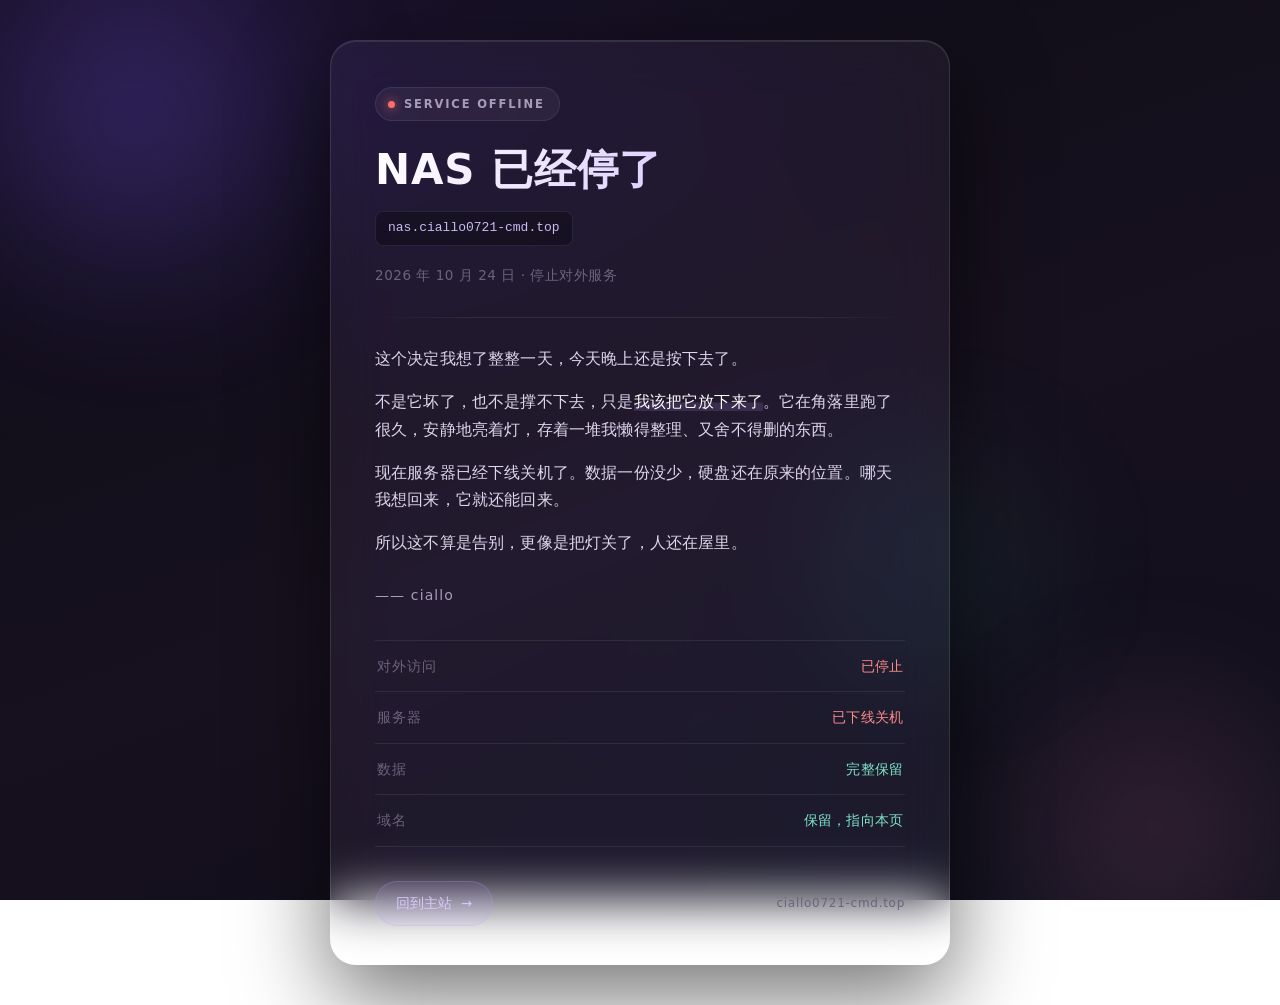
==== index.html @ 37eaf2dd "停服公告页: nas.ciallo0721-cmd.top 停止服务" ====
<!DOCTYPE html>
<html lang="zh-CN">
<head>
<meta charset="UTF-8">
<meta name="viewport" content="width=device-width, initial-scale=1.0">
<title>NAS 停服公告 · ciallo0721-cmd</title>
<meta name="description" content="nas.ciallo0721-cmd.top 已停止服务。数据完整保留，服务器已下线。">
<meta name="theme-color" content="#0d0b14">
<meta property="og:title" content="NAS 停服公告">
<meta property="og:description" content="nas.ciallo0721-cmd.top 已停止服务。灯关了，人还在屋里。">
<meta property="og:type" content="website">
<link rel="icon" href="data:image/svg+xml,<svg xmlns='http://www.w3.org/2000/svg' viewBox='0 0 100 100'><text y='.9em' font-size='90'>🌙</text></svg>">
<style>
  *, *::before, *::after { margin: 0; padding: 0; box-sizing: border-box; }

  :root {
    --bg-1: #0d0b14;
    --bg-2: #17111f;
    --ink: #f3effa;
    --ink-soft: #a89db9;
    --ink-faint: #6d637c;
    --line: rgba(255, 255, 255, 0.08);
    --glass: rgba(255, 255, 255, 0.045);
    --glass-edge: rgba(255, 255, 255, 0.11);
    --accent: #b39cff;
  }

  html { -webkit-text-size-adjust: 100%; }

  body {
    min-height: 100vh;
    min-height: 100dvh;
    display: flex;
    align-items: center;
    justify-content: center;
    padding: 40px 20px;
    background: radial-gradient(120% 90% at 12% 0%, #1c1330 0%, transparent 55%),
                radial-gradient(110% 80% at 88% 100%, #12131f 0%, transparent 60%),
                linear-gradient(160deg, var(--bg-1) 0%, var(--bg-2) 55%, #100c19 100%);
    background-attachment: fixed;
    color: var(--ink);
    font-family: -apple-system, BlinkMacSystemFont, "PingFang SC", "Hiragino Sans GB",
                 "Microsoft YaHei", "Segoe UI", system-ui, sans-serif;
    font-size: 16px;
    line-height: 1.75;
    letter-spacing: 0.01em;
    overflow-x: hidden;
    -webkit-font-smoothing: antialiased;
  }

  /* 背景光球 */
  .orbs { position: fixed; inset: 0; overflow: hidden; pointer-events: none; z-index: 0; }

  .orb {
    position: absolute;
    border-radius: 50%;
    filter: blur(72px);
    opacity: 0.5;
    will-change: transform;
  }

  .orb-1 {
    width: 46vmin; height: 46vmin;
    top: -10vmin; left: -8vmin;
    background: radial-gradient(circle, rgba(124, 92, 255, 0.68), transparent 68%);
    animation: drift-a 24s ease-in-out infinite;
  }

  .orb-2 {
    width: 40vmin; height: 40vmin;
    bottom: -12vmin; right: -6vmin;
    background: radial-gradient(circle, rgba(255, 122, 184, 0.42), transparent 68%);
    animation: drift-b 29s ease-in-out infinite;
  }

  .orb-3 {
    width: 32vmin; height: 32vmin;
    top: 46%; left: 62%;
    background: radial-gradient(circle, rgba(79, 209, 197, 0.30), transparent 68%);
    animation: drift-c 33s ease-in-out infinite;
  }

  @keyframes drift-a {
    0%, 100% { transform: translate3d(0, 0, 0) scale(1); }
    50%      { transform: translate3d(6vmin, 5vmin, 0) scale(1.12); }
  }
  @keyframes drift-b {
    0%, 100% { transform: translate3d(0, 0, 0) scale(1); }
    50%      { transform: translate3d(-7vmin, -4vmin, 0) scale(1.08); }
  }
  @keyframes drift-c {
    0%, 100% { transform: translate3d(0, 0, 0) scale(1); opacity: 0.28; }
    50%      { transform: translate3d(-5vmin, 6vmin, 0) scale(1.15); opacity: 0.45; }
  }

  /* 悬浮微粒 */
  .dust { position: fixed; inset: 0; pointer-events: none; z-index: 1; overflow: hidden; }

  .dust i {
    position: absolute;
    bottom: -10px;
    width: 2px; height: 2px;
    border-radius: 50%;
    background: rgba(200, 185, 255, 0.85);
    box-shadow: 0 0 6px rgba(179, 156, 255, 0.7);
    animation: rise linear infinite;
  }

  @keyframes rise {
    0%   { transform: translateY(0) translateX(0); opacity: 0; }
    12%  { opacity: var(--o, 0.5); }
    88%  { opacity: var(--o, 0.5); }
    100% { transform: translateY(-108vh) translateX(var(--dx, 18px)); opacity: 0; }
  }

  /* 卡片 */
  .card {
    position: relative;
    z-index: 2;
    width: 100%;
    max-width: 620px;
    padding: 46px 44px 38px;
    border-radius: 26px;
    background: var(--glass);
    border: 1px solid var(--glass-edge);
    backdrop-filter: blur(26px) saturate(150%);
    -webkit-backdrop-filter: blur(26px) saturate(150%);
    box-shadow: 0 32px 90px rgba(0, 0, 0, 0.55),
                inset 0 1px 0 rgba(255, 255, 255, 0.10);
    animation: enter 1s cubic-bezier(0.22, 1, 0.36, 1) both;
  }

  @keyframes enter {
    from { opacity: 0; transform: translateY(26px) scale(0.985); }
    to   { opacity: 1; transform: translateY(0) scale(1); }
  }

  .badge {
    display: inline-flex;
    align-items: center;
    gap: 9px;
    padding: 6px 14px 6px 12px;
    border-radius: 999px;
    background: rgba(255, 255, 255, 0.05);
    border: 1px solid var(--line);
    font-size: 11.5px;
    font-weight: 600;
    letter-spacing: 0.16em;
    color: var(--ink-soft);
    text-transform: uppercase;
  }

  .dot {
    width: 7px; height: 7px;
    border-radius: 50%;
    background: #ff6b6b;
    box-shadow: 0 0 10px rgba(255, 107, 107, 0.85);
    animation: blink 2.6s ease-in-out infinite;
  }

  @keyframes blink {
    0%, 100% { opacity: 1; }
    50%      { opacity: 0.28; }
  }

  h1 {
    margin-top: 22px;
    font-size: clamp(30px, 6.2vw, 42px);
    font-weight: 700;
    line-height: 1.28;
    letter-spacing: 0.02em;
    background: linear-gradient(115deg, #ffffff 0%, #e4d9ff 46%, #b9a3ff 100%);
    -webkit-background-clip: text;
    background-clip: text;
    -webkit-text-fill-color: transparent;
    color: var(--accent);
  }

  .host {
    display: inline-block;
    margin-top: 14px;
    padding: 5px 12px;
    border-radius: 8px;
    background: rgba(0, 0, 0, 0.28);
    border: 1px solid var(--line);
    font-family: ui-monospace, SFMono-Regular, Menlo, Consolas, monospace;
    font-size: 13px;
    color: #c9bcf0;
    letter-spacing: 0;
  }

  .when {
    margin-top: 18px;
    font-size: 13.5px;
    color: var(--ink-faint);
    letter-spacing: 0.04em;
  }

  .rule {
    height: 1px;
    margin: 30px 0 28px;
    background: linear-gradient(90deg, transparent, var(--line) 18%, var(--line) 82%, transparent);
  }

  .body-text p {
    font-size: 15.5px;
    color: #ded6ec;
    margin-bottom: 16px;
  }

  .body-text p:last-child { margin-bottom: 0; }

  .body-text em {
    font-style: normal;
    color: #fff;
    box-shadow: inset 0 -0.55em 0 rgba(179, 156, 255, 0.16);
  }

  .sign {
    margin-top: 26px;
    font-size: 14px;
    color: var(--ink-soft);
    letter-spacing: 0.08em;
  }

  /* 状态清单 */
  .status {
    margin-top: 32px;
    border-top: 1px solid var(--line);
  }

  .row {
    display: flex;
    align-items: center;
    justify-content: space-between;
    gap: 16px;
    padding: 13px 2px;
    border-bottom: 1px solid var(--line);
    font-size: 14px;
  }

  .row dt { color: var(--ink-faint); letter-spacing: 0.06em; flex-shrink: 0; }
  .row dd { color: #ddd4ee; font-weight: 500; text-align: right; }
  .row dd.off { color: #ff8a8a; }
  .row dd.keep { color: #7fe3c8; }

  /* 底部 */
  .foot {
    margin-top: 34px;
    display: flex;
    align-items: center;
    justify-content: space-between;
    gap: 14px;
    flex-wrap: wrap;
  }

  .back {
    display: inline-flex;
    align-items: center;
    gap: 8px;
    padding: 10px 20px;
    border-radius: 999px;
    background: rgba(179, 156, 255, 0.11);
    border: 1px solid rgba(179, 156, 255, 0.24);
    color: #d7c9ff;
    font-size: 13.5px;
    font-weight: 500;
    text-decoration: none;
    transition: transform 0.3s cubic-bezier(0.22, 1, 0.36, 1),
                background 0.3s ease, border-color 0.3s ease;
  }

  .back:hover, .back:focus-visible {
    background: rgba(179, 156, 255, 0.2);
    border-color: rgba(179, 156, 255, 0.44);
    transform: translateY(-2px);
    outline: none;
  }

  .back span { transition: transform 0.3s ease; }
  .back:hover span { transform: translateX(3px); }

  .copy { font-size: 12px; color: var(--ink-faint); letter-spacing: 0.06em; }

  @media (max-width: 560px) {
    body { padding: 24px 14px; }
    .card { padding: 34px 24px 28px; border-radius: 22px; }
    .body-text p { font-size: 15px; }
    .row { font-size: 13.5px; }
    .foot { flex-direction: column; align-items: flex-start; }
    .copy { order: 2; }
  }

  @media (prefers-reduced-motion: reduce) {
    .orb, .dot, .dust i { animation: none !important; }
    .card { animation: none; }
  }

  ::selection { background: rgba(179, 156, 255, 0.32); color: #fff; }
</style>
</head>
<body>

<div class="orbs" aria-hidden="true">
  <div class="orb orb-1"></div>
  <div class="orb orb-2"></div>
  <div class="orb orb-3"></div>
</div>
<div class="dust" id="dust" aria-hidden="true"></div>

<main class="card">
  <div class="badge"><span class="dot"></span>Service Offline</div>

  <h1>NAS 已经停了</h1>
  <div class="host">nas.ciallo0721-cmd.top</div>
  <div class="when">2026 年 10 月 24 日 · 停止对外服务</div>

  <div class="rule"></div>

  <div class="body-text">
    <p>这个决定我想了整整一天，今天晚上还是按下去了。</p>
    <p>不是它坏了，也不是撑不下去，只是<em>我该把它放下来了</em>。它在角落里跑了很久，安静地亮着灯，存着一堆我懒得整理、又舍不得删的东西。</p>
    <p>现在服务器已经下线关机了。数据一份没少，硬盘还在原来的位置。哪天我想回来，它就还能回来。</p>
    <p>所以这不算是告别，更像是把灯关了，人还在屋里。</p>
  </div>

  <div class="sign">—— ciallo</div>

  <dl class="status">
    <div class="row"><dt>对外访问</dt><dd class="off">已停止</dd></div>
    <div class="row"><dt>服务器</dt><dd class="off">已下线关机</dd></div>
    <div class="row"><dt>数据</dt><dd class="keep">完整保留</dd></div>
    <div class="row"><dt>域名</dt><dd class="keep">保留，指向本页</dd></div>
  </dl>

  <div class="foot">
    <a class="back" href="https://ciallo0721-cmd.top">回到主站 <span>→</span></a>
    <div class="copy">ciallo0721-cmd.top</div>
  </div>
</main>

<script>
  (function () {
    var box = document.getElementById('dust');
    if (!box) return;
    if (window.matchMedia('(prefers-reduced-motion: reduce)').matches) return;

    var count = window.innerWidth < 640 ? 16 : 30;
    var frag = document.createDocumentFragment();

    for (var i = 0; i < count; i++) {
      var p = document.createElement('i');
      var size = (Math.random() * 1.8 + 1).toFixed(1);
      p.style.left = (Math.random() * 100).toFixed(2) + '%';
      p.style.width = size + 'px';
      p.style.height = size + 'px';
      p.style.setProperty('--o', (Math.random() * 0.45 + 0.15).toFixed(2));
      p.style.setProperty('--dx', (Math.random() * 60 - 30).toFixed(0) + 'px');
      p.style.animationDuration = (Math.random() * 22 + 18).toFixed(1) + 's';
      p.style.animationDelay = (-Math.random() * 30).toFixed(1) + 's';
      frag.appendChild(p);
    }

    box.appendChild(frag);
  })();
</script>

</body>
</html>
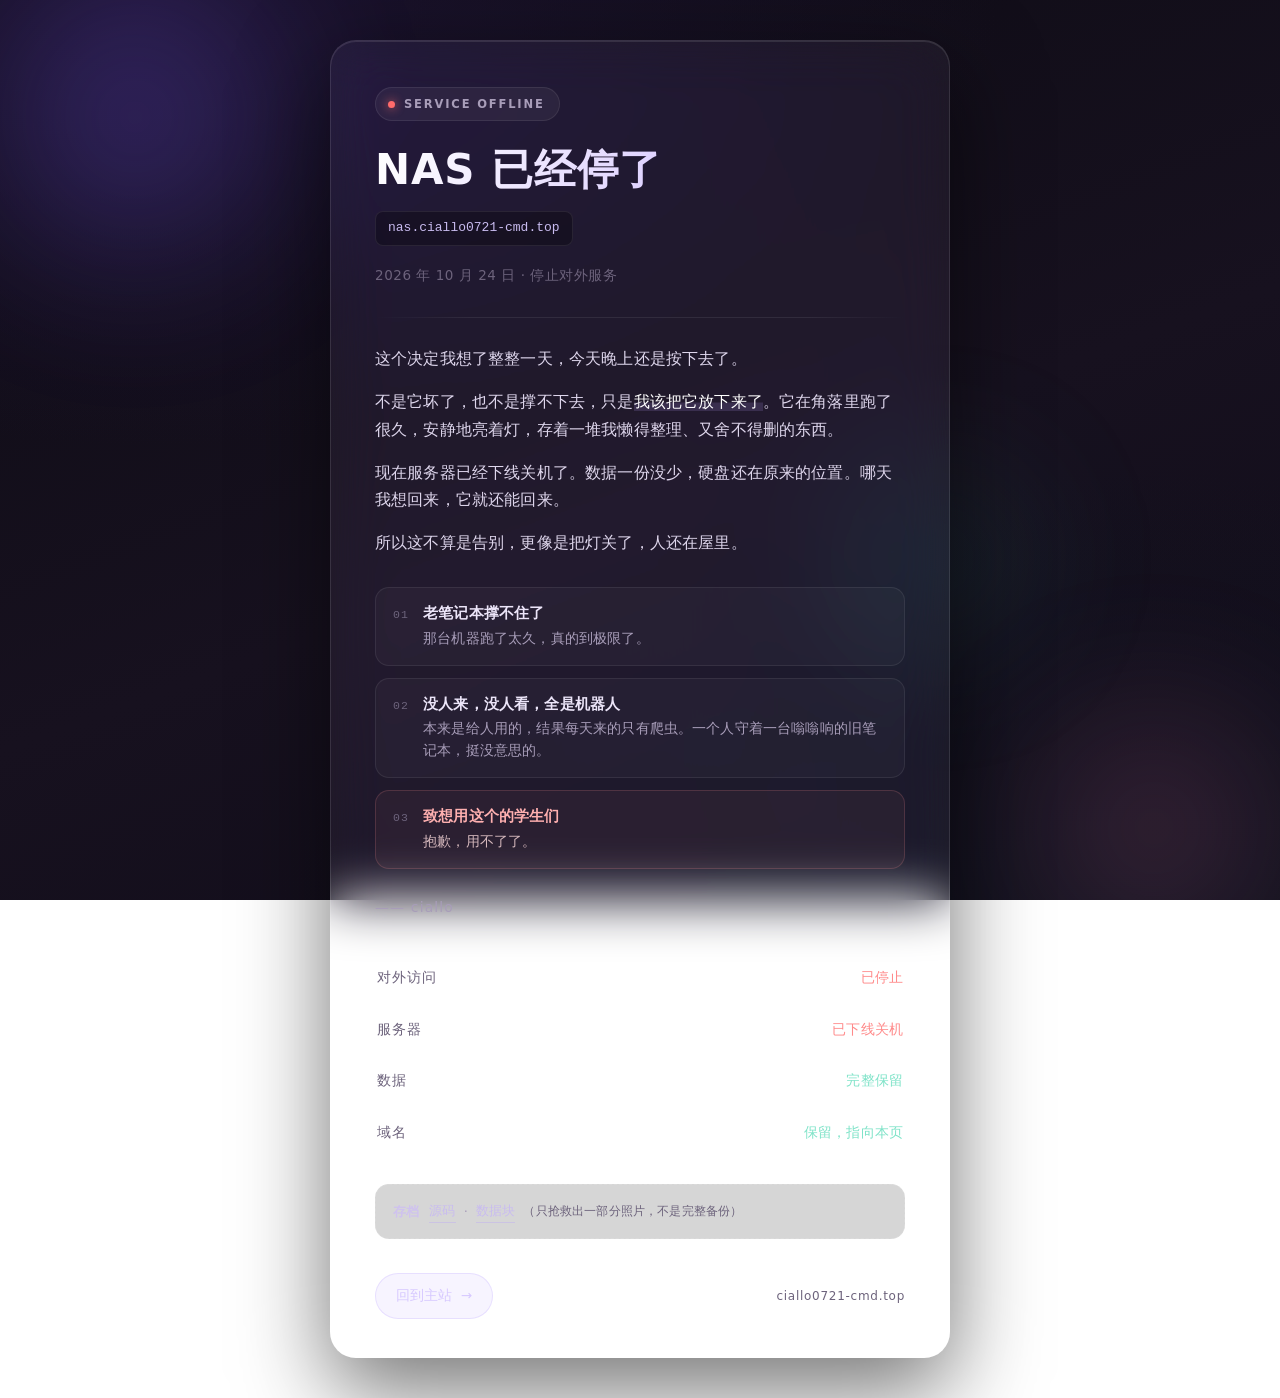
==== commit 40e3ee2e: "加入停服原因、源码存档(已脱敏)与数据块还原工具" ====
--- a/index.html
+++ b/index.html
@@ -223,6 +223,54 @@
     letter-spacing: 0.08em;
   }
 
+  /* 停服原因 */
+  .reasons {
+    margin-top: 30px;
+    display: grid;
+    gap: 12px;
+  }
+
+  .reason {
+    display: flex;
+    gap: 14px;
+    padding: 15px 17px;
+    border-radius: 14px;
+    background: rgba(255, 255, 255, 0.032);
+    border: 1px solid var(--line);
+  }
+
+  .reason .no {
+    flex-shrink: 0;
+    padding-top: 2px;
+    font-family: ui-monospace, SFMono-Regular, Menlo, Consolas, monospace;
+    font-size: 11.5px;
+    color: var(--ink-faint);
+    letter-spacing: 0.1em;
+  }
+
+  .reason h2 {
+    font-size: 14.5px;
+    font-weight: 600;
+    color: #ece5f9;
+    line-height: 1.5;
+    margin-bottom: 3px;
+  }
+
+  .reason p {
+    font-size: 13.5px;
+    line-height: 1.62;
+    color: var(--ink-soft);
+    margin: 0;
+  }
+
+  .reason.sorry {
+    background: rgba(255, 138, 138, 0.055);
+    border-color: rgba(255, 138, 138, 0.18);
+  }
+
+  .reason.sorry h2 { color: #ffb0b0; }
+  .reason.sorry p { color: #d6b9bd; }
+
   /* 状态清单 */
   .status {
     margin-top: 32px;
@@ -243,6 +291,46 @@
   .row dd { color: #ddd4ee; font-weight: 500; text-align: right; }
   .row dd.off { color: #ff8a8a; }
   .row dd.keep { color: #7fe3c8; }
+
+  /* 存档入口 */
+  .archive {
+    margin-top: 26px;
+    padding: 15px 17px;
+    border-radius: 14px;
+    border: 1px dashed rgba(255, 255, 255, 0.12);
+    background: rgba(0, 0, 0, 0.16);
+    font-size: 13px;
+    color: var(--ink-soft);
+    display: flex;
+    flex-wrap: wrap;
+    align-items: center;
+    gap: 8px;
+    line-height: 1.7;
+  }
+
+  .archive b {
+    font-weight: 600;
+    color: #cfc2ef;
+    margin-right: 2px;
+  }
+
+  .archive a {
+    color: #c9bcf0;
+    text-decoration: none;
+    border-bottom: 1px solid rgba(179, 156, 255, 0.32);
+    transition: color 0.2s ease, border-color 0.2s ease;
+  }
+
+  .archive a:hover, .archive a:focus-visible {
+    color: #fff;
+    border-color: #fff;
+    outline: none;
+  }
+
+  .archive .hint {
+    font-size: 11.5px;
+    color: var(--ink-faint);
+  }
 
   /* 底部 */
   .foot {
@@ -324,6 +412,30 @@
     <p>所以这不算是告别，更像是把灯关了，人还在屋里。</p>
   </div>
 
+  <div class="reasons">
+    <div class="reason">
+      <div class="no">01</div>
+      <div>
+        <h2>老笔记本撑不住了</h2>
+        <p>那台机器跑了太久，真的到极限了。</p>
+      </div>
+    </div>
+    <div class="reason">
+      <div class="no">02</div>
+      <div>
+        <h2>没人来，没人看，全是机器人</h2>
+        <p>本来是给人用的，结果每天来的只有爬虫。一个人守着一台嗡嗡响的旧笔记本，挺没意思的。</p>
+      </div>
+    </div>
+    <div class="reason sorry">
+      <div class="no">03</div>
+      <div>
+        <h2>致想用这个的学生们</h2>
+        <p>抱歉，用不了了。</p>
+      </div>
+    </div>
+  </div>
+
   <div class="sign">—— ciallo</div>
 
   <dl class="status">
@@ -332,6 +444,14 @@
     <div class="row"><dt>数据</dt><dd class="keep">完整保留</dd></div>
     <div class="row"><dt>域名</dt><dd class="keep">保留，指向本页</dd></div>
   </dl>
+
+  <div class="archive">
+    <b>存档</b>
+    <a href="https://github.com/ciallo0721-cmd/nas-shutdown/tree/main/源码">源码</a>
+    <span>·</span>
+    <a href="https://github.com/ciallo0721-cmd/nas-shutdown/releases">数据块</a>
+    <span class="hint">（只抢救出一部分照片，不是完整备份）</span>
+  </div>
 
   <div class="foot">
     <a class="back" href="https://ciallo0721-cmd.top">回到主站 <span>→</span></a>
